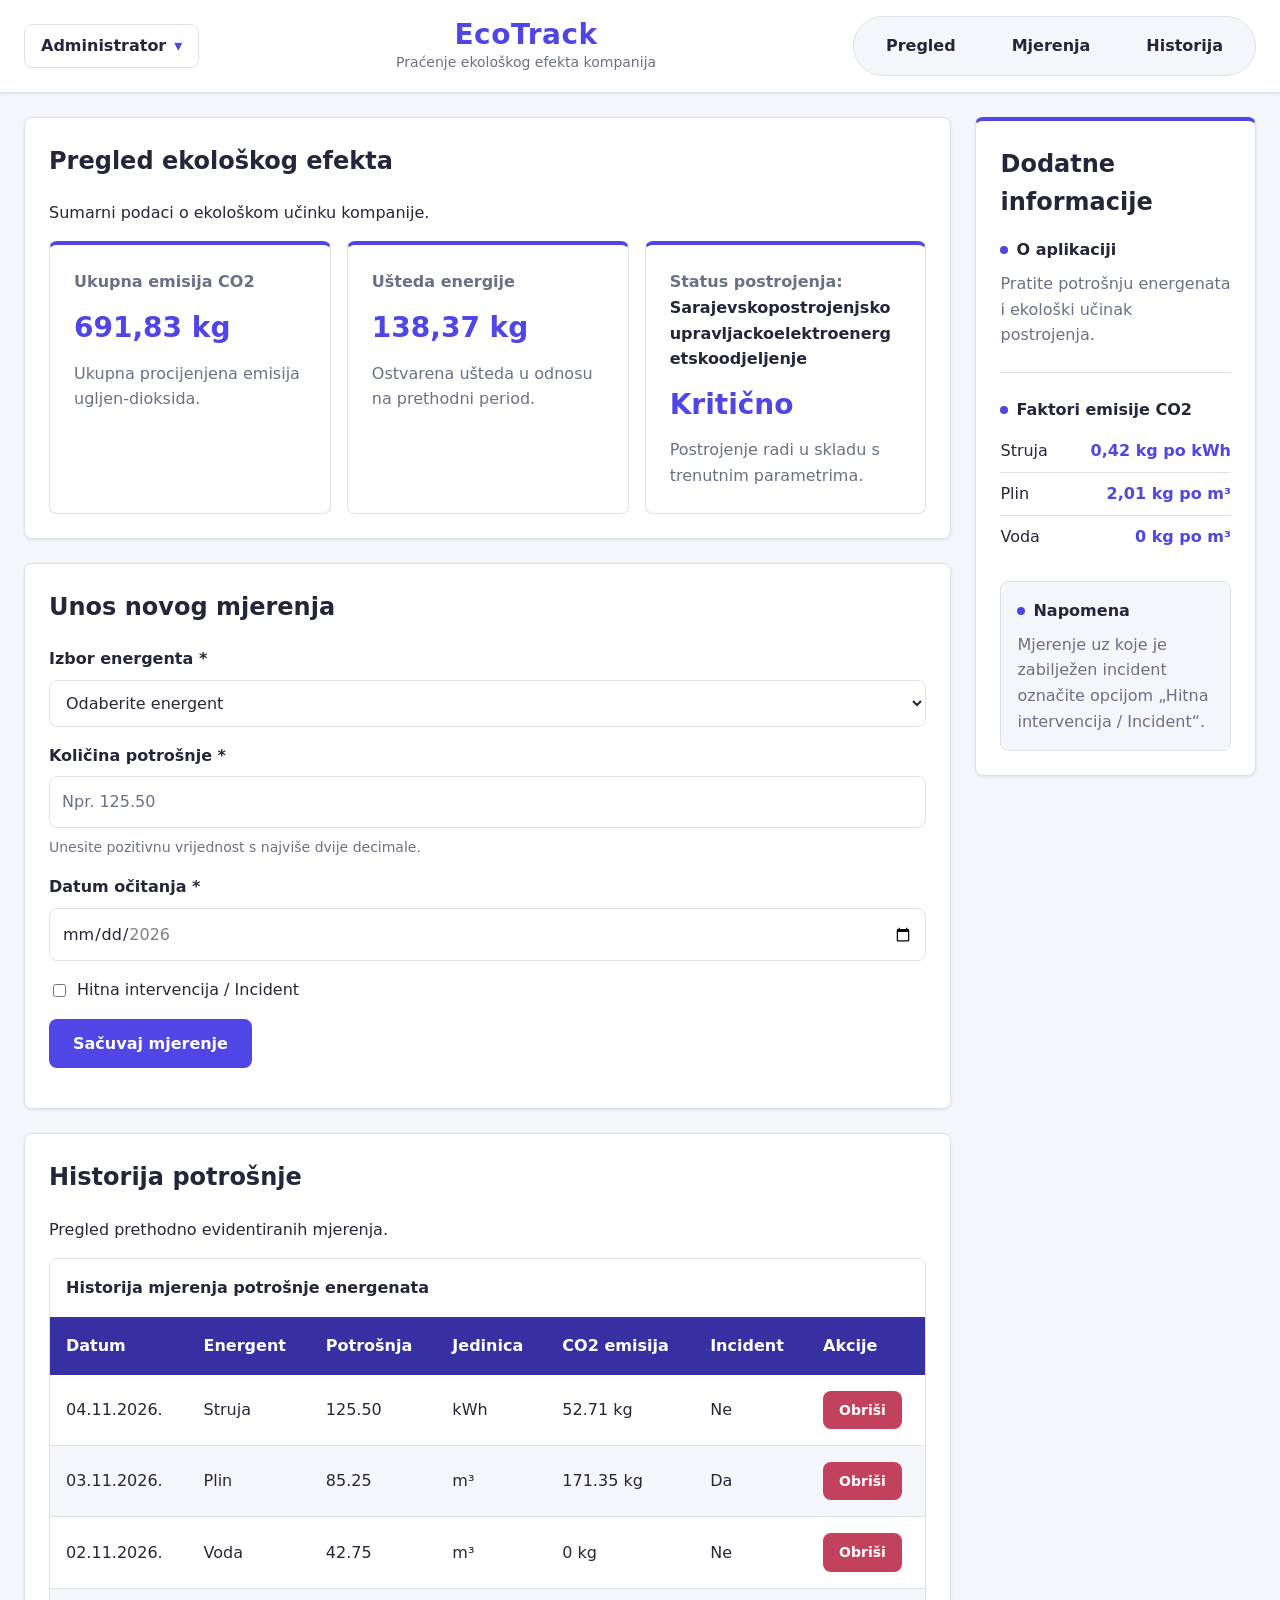
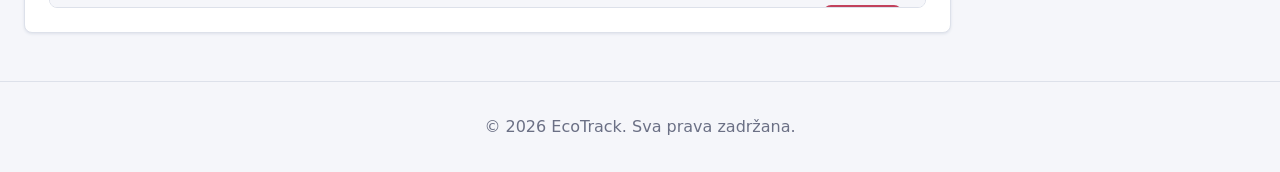
==== index.html @ 0e5f18fd "Urađen zadatak 4 - Spirala 2" ====
<!DOCTYPE html>
<html lang="bs">

<head>
    <meta charset="UTF-8">
    <meta name="viewport" content="width=device-width, initial-scale=1.0">
    <meta name="description" content="EcoTrack platforma za praćenje ekološkog efekta kompanija.">
    <title>EcoTrack - Ekološki monitoring</title>
    <link rel="stylesheet" href="css/style.css">
</head>

<body>
    <header class="app-header">
        <section class="brand">
            <h1>EcoTrack</h1>
            <p>Praćenje ekološkog efekta kompanija</p>
        </section>

        <nav aria-label="Glavna navigacija">
            <ul>
                <li><a href="#pregled">Pregled</a></li>
                <li><a href="#mjerenja">Mjerenja</a></li>
                <li><a href="#historija">Historija</a></li>
            </ul>
        </nav>

        <section class="user-profile">
            <details class="profile-menu">
                <summary>
                    <span class="profile-name">Administrator</span>
                    <span class="profile-icon" aria-hidden="true">▾</span>
                </summary>

                <section class="dropdown-content">
                    <h2>Profil korisnika</h2>
                    <p>administrator@ecotrack.ba</p>

                    <nav aria-label="Opcije profila">
                        <ul>
                            <li><a href="#profil">Moj profil</a></li>
                            <li><a href="#postavke">Postavke</a></li>
                            <li><a href="#odjava">Odjava</a></li>
                        </ul>
                    </nav>
                </section>
            </details>
        </section>
    </header>

    <main class="app-layout">
        <section class="workspace">
            <section id="pregled" class="overview">
                <h2>Pregled ekološkog efekta</h2>
                <p>Sumarni podaci o ekološkom učinku kompanije.</p>

                <section class="dashboard-cards" aria-label="Sumarni podaci">
                    <article class="dashboard-card">
                        <h3>Ukupna emisija CO2</h3>
                        <p class="card-value" data-testid="kartica-emisija">1.245,80 kg</p>
                        <p class="card-description">
                            Ukupna procijenjena emisija ugljen-dioksida.
                        </p>
                    </article>

                    <article class="dashboard-card">
                        <h3>Ušteda energije</h3>
                        <p class="card-value" data-testid="kartica-usteda">18,5%</p>
                        <p class="card-description">
                            Ostvarena ušteda u odnosu na prethodni period.
                        </p>
                    </article>

                    <article class="dashboard-card">
                        <h3>
                            Status postrojenja:
                            <span class="facility-name">
                                Sarajevskopostrojenjskoupravljackoelektroenergetskoodjeljenje
                            </span>
                        </h3>

                        <p class="card-value" data-testid="kartica-status">Aktivno</p>
                        <p class="card-description">
                            Postrojenje radi u skladu s trenutnim parametrima.
                        </p>
                    </article>
                </section>
            </section>

            <section id="mjerenja" class="measurement-section">
                <h2>Unos novog mjerenja</h2>

                <form id="forma-mjerenje" data-testid="forma" novalidate>
                    <section class="form-group">
                        <label for="energy-type">
                            Izbor energenta <span aria-hidden="true">*</span>
                        </label>

                        <select id="energy-type" name="energent" data-testid="energent" required>
                            <option value="" selected disabled>Odaberite energent</option>
                            <option value="struja">Struja</option>
                            <option value="plin">Plin</option>
                            <option value="voda">Voda</option>
                        </select>
                    </section>

                    <section class="form-group">
                        <label for="consumption">
                            Količina potrošnje <span aria-hidden="true">*</span>
                        </label>

                        <input type="number" id="consumption" name="kolicina" data-testid="kolicina"
                            min="0.01" step="0.01" placeholder="Npr. 125.50" required>

                        <p class="field-description">
                            Unesite pozitivnu vrijednost s najviše dvije decimale.
                        </p>
                    </section>

                    <section class="form-group">
                        <label for="reading-date">
                            Datum očitanja <span aria-hidden="true">*</span>
                        </label>

                        <input type="date" id="reading-date" name="datum" data-testid="datum" required>
                    </section>

                    <section class="form-group checkbox-group">
                        <input type="checkbox" id="incident" name="incident" data-testid="incident">

                        <label for="incident">
                            Hitna intervencija / Incident
                        </label>
                    </section>

                    <button type="submit" data-testid="submit">Sačuvaj mjerenje</button>
                </form>

                <div id="poruke" data-testid="poruke" role="status" aria-live="polite"></div>
            </section>

            <section id="historija" class="history-section">
                <h2>Historija potrošnje</h2>
                <p>Pregled prethodno evidentiranih mjerenja.</p>

                <section class="table-container" aria-label="Tabela historije mjerenja">
                    <table data-testid="tabela">
                        <caption>
                            Historija mjerenja potrošnje energenata
                        </caption>

                        <thead>
                            <tr>
                                <th scope="col" data-column="datum">Datum</th>
                                <th scope="col" data-column="energent">Energent</th>
                                <th scope="col" data-column="kolicina">Potrošnja</th>
                                <th scope="col" data-column="jedinica">Jedinica</th>
                                <th scope="col" data-column="emisija">CO2 emisija</th>
                                <th scope="col" data-column="incident">Incident</th>
                                <th scope="col" data-column="akcije">Akcije</th>
                            </tr>
                        </thead>

                        <tbody>
                            <tr>
                                <td data-column="datum">04.11.2026.</td>
                                <td data-column="energent">Struja</td>
                                <td data-column="kolicina">125.50</td>
                                <td data-column="jedinica">kWh</td>
                                <td data-column="emisija">52.71 kg</td>
                                <td data-column="incident">Ne</td>
                                <td data-column="akcije"></td>
                            </tr>

                            <tr>
                                <td data-column="datum">03.11.2026.</td>
                                <td data-column="energent">Plin</td>
                                <td data-column="kolicina">85.25</td>
                                <td data-column="jedinica">m³</td>
                                <td data-column="emisija">171.35 kg</td>
                                <td data-column="incident">Da</td>
                                <td data-column="akcije"></td>
                            </tr>

                            <tr>
                                <td data-column="datum">02.11.2026.</td>
                                <td data-column="energent">Voda</td>
                                <td data-column="kolicina">42.75</td>
                                <td data-column="jedinica">m³</td>
                                <td data-column="emisija">0 kg</td>
                                <td data-column="incident">Ne</td>
                                <td data-column="akcije"></td>
                            </tr>

                            <tr>
                                <td data-column="datum">01.11.2026.</td>
                                <td data-column="energent">Struja</td>
                                <td data-column="kolicina">210.00</td>
                                <td data-column="jedinica">kWh</td>
                                <td data-column="emisija">88.20 kg</td>
                                <td data-column="incident">Ne</td>
                                <td data-column="akcije"></td>
                            </tr>

                            <tr>
                                <td data-column="datum">31.10.2026.</td>
                                <td data-column="energent">Plin</td>
                                <td data-column="kolicina">96.40</td>
                                <td data-column="jedinica">m³</td>
                                <td data-column="emisija">193.76 kg</td>
                                <td data-column="incident">Ne</td>
                                <td data-column="akcije"></td>
                            </tr>

                            <tr>
                                <td data-column="datum">30.10.2026.</td>
                                <td data-column="energent">Struja</td>
                                <td data-column="kolicina">145.80</td>
                                <td data-column="jedinica">kWh</td>
                                <td data-column="emisija">61.24 kg</td>
                                <td data-column="incident">Da</td>
                                <td data-column="akcije"></td>
                            </tr>

                            <tr>
                                <td data-column="datum">29.10.2026.</td>
                                <td data-column="energent">Voda</td>
                                <td data-column="kolicina">38.20</td>
                                <td data-column="jedinica">m³</td>
                                <td data-column="emisija">0 kg</td>
                                <td data-column="incident">Ne</td>
                                <td data-column="akcije"></td>
                            </tr>

                            <tr>
                                <td data-column="datum">28.10.2026.</td>
                                <td data-column="energent">Struja</td>
                                <td data-column="kolicina">175.60</td>
                                <td data-column="jedinica">kWh</td>
                                <td data-column="emisija">73.75 kg</td>
                                <td data-column="incident">Ne</td>
                                <td data-column="akcije"></td>
                            </tr>
                        </tbody>
                    </table>
                </section>
            </section>
        </section>

        <aside class="sidebar">
            <h2>Dodatne informacije</h2>

            <section>
                <h3>O aplikaciji</h3>
                <p>Pratite potrošnju energenata i ekološki učinak postrojenja.</p>
            </section>

            <section>
                <h3>Faktori emisije CO2</h3>
                <dl class="emission-factors">
                    <dt>Struja</dt>
                    <dd>0,42 kg po kWh</dd>
                    <dt>Plin</dt>
                    <dd>2,01 kg po m³</dd>
                    <dt>Voda</dt>
                    <dd>0 kg po m³</dd>
                </dl>
            </section>

            <section>
                <h3>Napomena</h3>
                <p>Mjerenje uz koje je zabilježen incident označite opcijom „Hitna intervencija / Incident“.</p>
            </section>
        </aside>
    </main>

    <footer class="app-footer">
        <p>&copy; 2026 EcoTrack. Sva prava zadržana.</p>
    </footer>
    <script src="js/Evidencija.js"></script>
    <script src="js/app.js"></script>
</body>

</html>
---- css/style.css ----
:root {
    color-scheme: light;

    --color-primary: #4F46E5;
    --color-primary-hover: #4338CA;

    --color-background: #F5F6FA;
    --color-surface: #FFFFFF;

    --color-text: #25263A;
    --color-text-light: #6B7085;
    --color-border: #DDE1EA;

    --color-error: #C2415C;
    --color-success: #16856B;
    --color-error-background: #FFF1F2;

    --color-on-primary: #FFFFFF;

    --color-table-header: #3730A3;
    --color-row-hover: #EEF0FF;
    --color-table-text: #FFFFFF;

    --spacing-small: 0.5rem;
    --spacing-medium: 1rem;
    --spacing-large: 1.5rem;
    --control-padding: 0.75rem;

    --font-main: system-ui, -apple-system, "Segoe UI", Roboto, Arial, sans-serif;
    --font-size-small: 0.875rem;
    --font-size-base: 1rem;
    --font-size-large: 1.5rem;
    --font-size-xl: 1.75rem;
    --line-height-base: 1.6;

    --border-width: 1px;
    --border-radius: 8px;
    --card-accent-width: 4px;

    --shadow-card: 0 1px 3px var(--color-border);
    --shadow-raised: 0 8px 20px var(--color-border);
    --transition-fast: 0.2s ease;

    --sidebar-width: 280px;
    --dot-size: 0.5rem;
    --card-min-width: 250px;
    --table-min-width: 700px;
    --dropdown-width: 220px;
    --page-max-width: 1400px;
    --page-gutter: max(var(--spacing-large), calc((100% - var(--page-max-width)) / 2));

    --layer-workspace: 1;
    --layer-header: 2;

    --focus-outline-width: 3px;
    --focus-outline-offset: 2px;

    --brand-letter-spacing: 0.02em;
    --heading-line-height: 1.2;

    --card-hover-offset: -5px;
    --card-hover-shadow: 0 6px 8px var(--color-border);

    --radius-pill: 999px;
    --logo-size: 2.5rem;
    --logo-radius: 0 100%;
    --brand-weight: 800;

    --heading-letter-spacing: 0.06em;
}


@media (prefers-color-scheme: dark) {
    :root {
        color-scheme: dark;

        --color-primary: #A5B4FC;
        --color-primary-hover: #C7D2FE;

        --color-background: #141625;
        --color-surface: #202338;

        --color-text: #F1F2FA;
        --color-text-light: #B2B6CC;
        --color-border: #41465F;

        --color-error: #FDA4AF;
        --color-success: #6EE7B7;
        --color-error-background: #3B202B;

        --color-on-primary: #17182A;

        --color-table-header: #30345B;
        --color-row-hover: #2A304B;
        --color-table-text: #FFFFFF;
    }
}


* {
    box-sizing: border-box;
}

@media (prefers-reduced-motion: no-preference) {
    html {
        scroll-behavior: smooth;
    }
}

body {
    margin: 0;
    font-family: var(--font-main);
    background-color: var(--color-background);
    color: var(--color-text);
    line-height: var(--line-height-base);
    accent-color: var(--color-primary);
}

a {
    color: var(--color-primary);
    text-decoration: none;
}

a:hover {
    text-decoration: underline;
}

a:focus-visible,
button:focus-visible,
input:focus-visible,
select:focus-visible,
summary:focus-visible {
    outline: var(--focus-outline-width) solid var(--color-primary);
    outline-offset: var(--focus-outline-offset);
}


/* Zaglavlje */
.app-header {
    display: flex;
    align-items: center;
    justify-content: space-between;
    flex-wrap: wrap;
    gap: var(--spacing-medium) var(--spacing-large);
    padding: var(--spacing-medium) var(--page-gutter);
    background-color: var(--color-surface);
    border-bottom: var(--border-width) solid var(--color-border);
    box-shadow: var(--shadow-card);
    position: relative;
    z-index: var(--layer-header);
}

.brand {
    display: grid;
    grid-template-columns: 1fr;
    justify-items: center;
    text-align: center;
}

.brand h1 {
    margin: 0;
    font-size: var(--font-size-xl);
    font-weight: var(--brand-weight);
    letter-spacing: var(--brand-letter-spacing);
    line-height: var(--heading-line-height);
    color: var(--color-primary);
}

.brand p {
    margin: 0;
    color: var(--color-text-light);
    font-size: var(--font-size-small);
}

.app-header > nav ul {
    display: flex;
    flex-wrap: wrap;
    gap: var(--spacing-small);
    padding: var(--spacing-small);
    margin: 0;
    list-style: none;
    background-color: var(--color-background);
    border: var(--border-width) solid var(--color-border);
    border-radius: var(--radius-pill);
}

.app-header > nav a {
    display: block;
    padding: var(--spacing-small) var(--spacing-large);
    border-radius: var(--radius-pill);
    color: var(--color-text);
    font-weight: bold;
    transition: background-color var(--transition-fast),
                color var(--transition-fast),
                box-shadow var(--transition-fast);
}

.app-header > nav a:hover,
.app-header > nav a:focus-visible {
    background-color: var(--color-primary);
    color: var(--color-on-primary);
    box-shadow: var(--shadow-card);
    text-decoration: none;
}

.user-profile {
    order: -1;
    position: relative;
}

.user-profile h2 {
    margin: 0;
    font-size: var(--font-size-base);
}

.user-profile p {
    margin: 0;
    color: var(--color-text-light);
}

.app-layout {
    display: flex;
    align-items: flex-start;
    flex-wrap: wrap;
    gap: var(--spacing-large);
    padding: var(--spacing-large) var(--page-gutter);
    position: relative;
    z-index: var(--layer-workspace);
}

.sidebar {
    flex: 1 1 var(--sidebar-width);
    padding: var(--spacing-large);
    background-color: var(--color-surface);
    border: var(--border-width) solid var(--color-border);
    border-top: var(--card-accent-width) solid var(--color-primary);
    border-radius: var(--border-radius);
    box-shadow: var(--shadow-card);
}

.sidebar h2 {
    margin: 0 0 var(--spacing-medium);
    font-size: var(--font-size-large);
}

.sidebar section + section {
    margin-top: var(--spacing-large);
    padding-top: var(--spacing-large);
    border-top: var(--border-width) solid var(--color-border);
}

.sidebar h3 {
    display: flex;
    align-items: center;
    gap: var(--spacing-small);
    margin: 0 0 var(--spacing-small);
    font-size: var(--font-size-base);
    color: var(--color-text);
}

.sidebar h3::before {
    content: "";
    flex-shrink: 0;
    width: var(--dot-size);
    height: var(--dot-size);
    background-color: var(--color-primary);
    border-radius: var(--radius-pill);
}

.sidebar p {
    margin: 0;
    color: var(--color-text-light);
    font-size: var(--font-size-base);
}

.sidebar section:last-child {
    padding: var(--spacing-medium);
    background-color: var(--color-background);
    border: var(--border-width) solid var(--color-border);
    border-radius: var(--border-radius);
}

.emission-factors {
    display: grid;
    grid-template-columns: 1fr auto;
    margin: 0;
}

.emission-factors dt,
.emission-factors dd {
    padding: var(--spacing-small) 0;
    border-bottom: var(--border-width) solid var(--color-border);
}

.emission-factors dt {
    color: var(--color-text);
}

.emission-factors dd {
    margin: 0;
    text-align: right;
    font-weight: bold;
    color: var(--color-primary);
}

.emission-factors dt:last-of-type,
.emission-factors dd:last-of-type {
    border-bottom: none;
}

.workspace {
    flex: 999 1 400px;
    min-width: 0;
}

.overview,
.measurement-section,
.history-section {
    margin-bottom: var(--spacing-large);
    padding: var(--spacing-large);
    background-color: var(--color-surface);
    border: var(--border-width) solid var(--color-border);
    border-radius: var(--border-radius);
    box-shadow: var(--shadow-card);
}

.overview h2,
.measurement-section h2,
.history-section h2 {
    margin-top: 0;
    font-size: var(--font-size-large);
}

form {
    display: flex;
    flex-direction: column;
    gap: var(--spacing-medium);
}

.form-group {
    display: flex;
    flex-direction: column;
    gap: var(--spacing-small);
}

.form-group label {
    font-weight: bold;
}

input,
select {
    width: 100%;
    padding: var(--control-padding);
    font: inherit;
    color: var(--color-text);
    background-color: var(--color-surface);
    border: var(--border-width) solid var(--color-border);
    border-radius: var(--border-radius);
}

input::placeholder {
    color: var(--color-text-light);
}

.field-description {
    margin: 0;
    color: var(--color-text-light);
    font-size: var(--font-size-small);
}

.checkbox-group {
    flex-direction: row;
    align-items: center;
}

.checkbox-group input {
    width: auto;
}

.checkbox-group label {
    font-weight: normal;
}

button {
    align-self: flex-start;
    padding: var(--control-padding) var(--spacing-large);
    font: inherit;
    font-weight: bold;
    color: var(--color-on-primary);
    background-color: var(--color-primary);
    border: none;
    border-radius: var(--border-radius);
    cursor: pointer;
    transition: background-color var(--transition-fast), transform var(--transition-fast);
}

button:hover {
    background-color: var(--color-primary-hover);
}

button:active {
    transform: translateY(1px);
}

input:user-invalid,
select:user-invalid {
    border-color: var(--color-error);
    background-color: var(--color-error-background);
}

input:valid,
select:valid {
    border-color: var(--color-success);
}

.app-footer {
    padding: var(--spacing-medium) var(--page-gutter);
    text-align: center;
    color: var(--color-text-light);
    border-top: var(--border-width) solid var(--color-border);
}

.dashboard-cards {
    display: grid;
    grid-template-columns: repeat(auto-fit, minmax(min(100%, var(--card-min-width)), 1fr));
    gap: var(--spacing-medium);
}

.dashboard-card {
    min-width: 0;
    padding: var(--spacing-large);
    background-color: var(--color-surface);
    border: var(--border-width) solid var(--color-border);
    border-top: var(--card-accent-width) solid var(--color-primary);
    border-radius: var(--border-radius);
    transition: transform var(--transition-fast), filter var(--transition-fast);
}

.dashboard-card h3 {
    margin-top: 0;
    overflow-wrap: anywhere;
    font-size: var(--font-size-base);
    color: var(--color-text-light);
}

.facility-name {
    overflow-wrap: anywhere;
    word-break: normal;
    color: var(--color-text);
}

.card-value {
    margin: var(--spacing-medium) 0;
    color: var(--color-primary);
    font-size: var(--font-size-xl);
    font-weight: bold;
    line-height: var(--heading-line-height);
}

.card-description {
    margin-bottom: 0;
    color: var(--color-text-light);
}

.dashboard-card:hover {
    transform: translateY(var(--card-hover-offset));
    filter: drop-shadow(var(--card-hover-shadow));
}

@media (prefers-reduced-motion: reduce) {
    .dashboard-card,
    .app-header > nav a,
    button {
        transition: none;
    }

    .dashboard-card:hover {
        transform: none;
    }
}

.table-container {
    width: 100%;
    max-height: 350px;
    overflow: auto;
    border: var(--border-width) solid var(--color-border);
    border-radius: var(--border-radius);
}

table {
    width: 100%;
    min-width: var(--table-min-width);
    border-collapse: separate;
    border-spacing: 0;
}

caption {
    padding: var(--spacing-medium);
    font-weight: bold;
    text-align: left;
    background-color: var(--color-surface);
}

thead th {
    position: sticky;
    top: 0;
    z-index: 1;
    padding: var(--spacing-medium);
    text-align: left;
    background-color: var(--color-table-header);
    color: var(--color-table-text);
}

tbody td {
    padding: var(--spacing-medium);
    border-bottom: var(--border-width) solid var(--color-border);
}

tbody tr:nth-child(even) {
    background-color: var(--color-background);
}

tbody tr:hover {
    background-color: var(--color-row-hover);
}

@media (max-width: 767px) {
    .table-container {
        overflow-x: auto;
    }
}

.profile-menu {
    position: relative;
}

.profile-menu summary {
    display: flex;
    align-items: center;
    gap: var(--spacing-small);
    padding: var(--spacing-small) var(--spacing-medium);
    border: var(--border-width) solid var(--color-border);
    border-radius: var(--border-radius);
    cursor: pointer;
    list-style: none;
    font-weight: bold;
    transition: background-color var(--transition-fast);
}

.profile-menu summary::-webkit-details-marker {
    display: none;
}

.profile-menu summary:hover {
    background-color: var(--color-background);
}

.profile-icon {
    color: var(--color-primary);
}

.dropdown-content {
    position: absolute;
    top: calc(100% + var(--spacing-small));
    left: 0;
    width: var(--dropdown-width);
    padding: var(--spacing-medium);
    background-color: var(--color-surface);
    border: var(--border-width) solid var(--color-border);
    border-radius: var(--border-radius);
    box-shadow: var(--shadow-raised);
    text-align: left;
}

.dropdown-content h2 {
    margin-top: 0;
    font-size: var(--font-size-base);
}

.dropdown-content p {
    overflow-wrap: anywhere;
    color: var(--color-text-light);
    font-size: var(--font-size-small);
}

.dropdown-content nav ul {
    display: flex;
    flex-direction: column;
    gap: var(--spacing-small);
    padding: 0;
    margin: 0;
    list-style: none;
}

.dropdown-content a {
    display: block;
    padding: var(--spacing-small);
    border-radius: var(--border-radius);
}

.dropdown-content a:hover {
    background-color: var(--color-background);
}

.profile-menu:hover::details-content {
    content-visibility: visible;
}

.profile-menu:not([open]):not(:hover) .dropdown-content {
    display: none;
}

.dropdown-content::before {
    content: "";
    position: absolute;
    left: 0;
    right: 0;
    bottom: 100%;
    height: var(--spacing-small);
}

/* Poruke forme */
#poruke {
    margin-top: var(--spacing-medium);
    color: var(--color-text);
    white-space: pre-line;
}

/* Dugme za brisanje mjerenja */
.delete-button {
    padding: var(--spacing-small) var(--spacing-medium);
    font-size: var(--font-size-small);
    background-color: var(--color-error);
    color: #FFFFFF;
}

.delete-button:hover {
    filter: brightness(0.9);
}

/* Animacija novog mjerenja */
tbody tr.--new {
    animation: fade-in 0.5s ease;
}

@keyframes fade-in {
    from {
        opacity: 0;
    }

    to {
        opacity: 1;
    }
}

@media (prefers-reduced-motion: reduce) {
    tbody tr.--new {
        animation: none;
    }
}
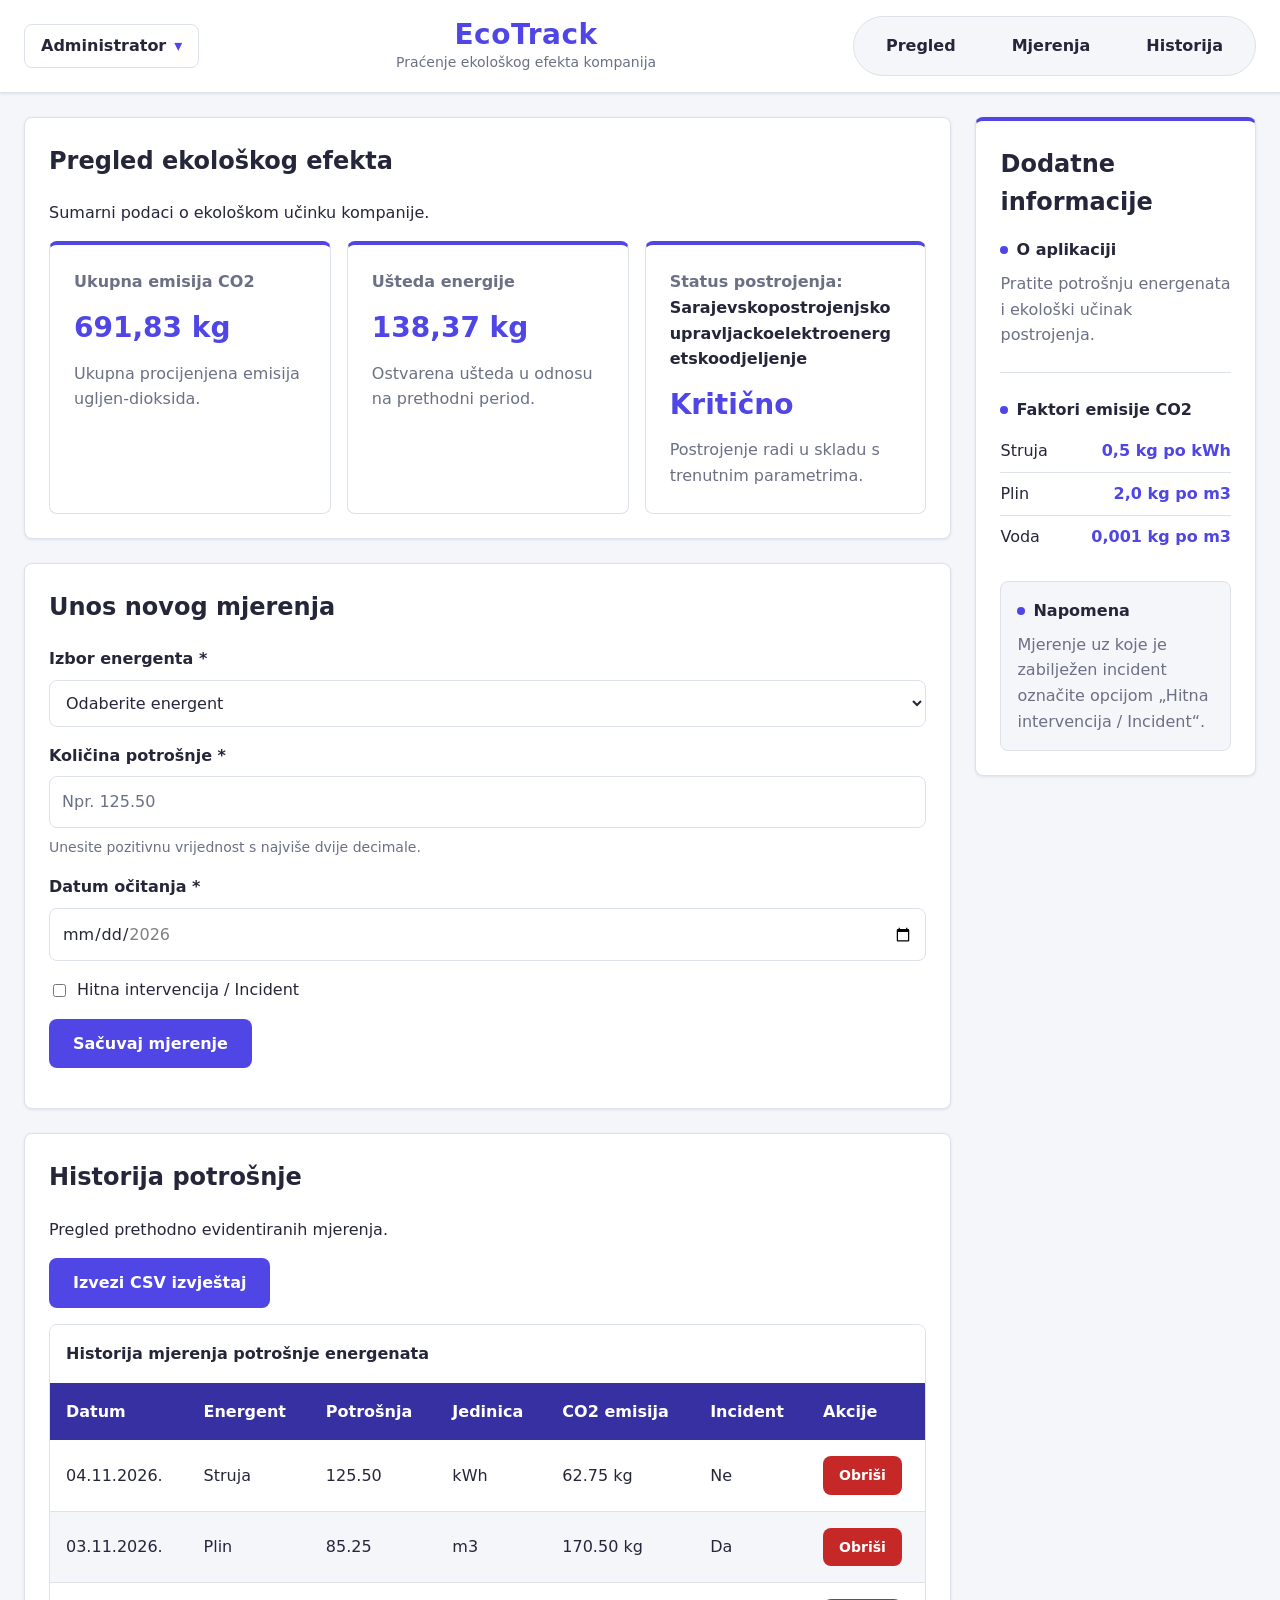
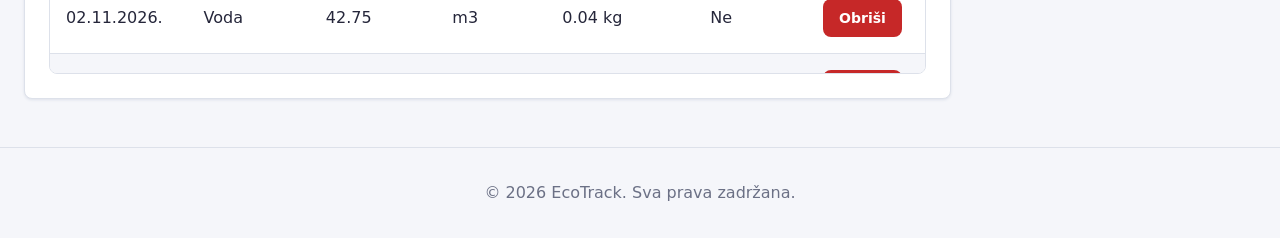
==== commit 7f5d098f: "ispravljena greška sa dugmetom "izbriši"" ====
--- a/index.html
+++ b/index.html
@@ -56,7 +56,7 @@
                 <section class="dashboard-cards" aria-label="Sumarni podaci">
                     <article class="dashboard-card">
                         <h3>Ukupna emisija CO2</h3>
-                        <p class="card-value" data-testid="kartica-emisija">1.245,80 kg</p>
+                        <p class="card-value" data-testid="kartica-emisija">691,83 kg</p>
                         <p class="card-description">
                             Ukupna procijenjena emisija ugljen-dioksida.
                         </p>
@@ -64,7 +64,7 @@
 
                     <article class="dashboard-card">
                         <h3>Ušteda energije</h3>
-                        <p class="card-value" data-testid="kartica-usteda">18,5%</p>
+                        <p class="card-value" data-testid="kartica-usteda">138,37 kg</p>
                         <p class="card-description">
                             Ostvarena ušteda u odnosu na prethodni period.
                         </p>
@@ -78,7 +78,7 @@
                             </span>
                         </h3>
 
-                        <p class="card-value" data-testid="kartica-status">Aktivno</p>
+                        <p class="card-value" data-testid="kartica-status">Kritično</p>
                         <p class="card-description">
                             Postrojenje radi u skladu s trenutnim parametrima.
                         </p>
@@ -89,7 +89,7 @@
             <section id="mjerenja" class="measurement-section">
                 <h2>Unos novog mjerenja</h2>
 
-                <form id="forma-mjerenje" data-testid="forma" novalidate>
+                <form id="forma-mjerenje" data-testid="forma">
                     <section class="form-group">
                         <label for="energy-type">
                             Izbor energenta <span aria-hidden="true">*</span>
@@ -141,6 +141,10 @@
             <section id="historija" class="history-section">
                 <h2>Historija potrošnje</h2>
                 <p>Pregled prethodno evidentiranih mjerenja.</p>
+
+                <p>
+                    <button type="button" id="izvezi-csv">Izvezi CSV izvještaj</button>
+                </p>
 
                 <section class="table-container" aria-label="Tabela historije mjerenja">
                     <table data-testid="tabela">
@@ -166,7 +170,7 @@
                                 <td data-column="energent">Struja</td>
                                 <td data-column="kolicina">125.50</td>
                                 <td data-column="jedinica">kWh</td>
-                                <td data-column="emisija">52.71 kg</td>
+                                <td data-column="emisija">62.75 kg</td>
                                 <td data-column="incident">Ne</td>
                                 <td data-column="akcije"></td>
                             </tr>
@@ -175,8 +179,8 @@
                                 <td data-column="datum">03.11.2026.</td>
                                 <td data-column="energent">Plin</td>
                                 <td data-column="kolicina">85.25</td>
-                                <td data-column="jedinica">m³</td>
-                                <td data-column="emisija">171.35 kg</td>
+                                <td data-column="jedinica">m3</td>
+                                <td data-column="emisija">170.50 kg</td>
                                 <td data-column="incident">Da</td>
                                 <td data-column="akcije"></td>
                             </tr>
@@ -185,8 +189,8 @@
                                 <td data-column="datum">02.11.2026.</td>
                                 <td data-column="energent">Voda</td>
                                 <td data-column="kolicina">42.75</td>
-                                <td data-column="jedinica">m³</td>
-                                <td data-column="emisija">0 kg</td>
+                                <td data-column="jedinica">m3</td>
+                                <td data-column="emisija">0.04 kg</td>
                                 <td data-column="incident">Ne</td>
                                 <td data-column="akcije"></td>
                             </tr>
@@ -196,7 +200,7 @@
                                 <td data-column="energent">Struja</td>
                                 <td data-column="kolicina">210.00</td>
                                 <td data-column="jedinica">kWh</td>
-                                <td data-column="emisija">88.20 kg</td>
+                                <td data-column="emisija">105.00 kg</td>
                                 <td data-column="incident">Ne</td>
                                 <td data-column="akcije"></td>
                             </tr>
@@ -205,8 +209,8 @@
                                 <td data-column="datum">31.10.2026.</td>
                                 <td data-column="energent">Plin</td>
                                 <td data-column="kolicina">96.40</td>
-                                <td data-column="jedinica">m³</td>
-                                <td data-column="emisija">193.76 kg</td>
+                                <td data-column="jedinica">m3</td>
+                                <td data-column="emisija">192.80 kg</td>
                                 <td data-column="incident">Ne</td>
                                 <td data-column="akcije"></td>
                             </tr>
@@ -216,7 +220,7 @@
                                 <td data-column="energent">Struja</td>
                                 <td data-column="kolicina">145.80</td>
                                 <td data-column="jedinica">kWh</td>
-                                <td data-column="emisija">61.24 kg</td>
+                                <td data-column="emisija">72.90 kg</td>
                                 <td data-column="incident">Da</td>
                                 <td data-column="akcije"></td>
                             </tr>
@@ -225,8 +229,8 @@
                                 <td data-column="datum">29.10.2026.</td>
                                 <td data-column="energent">Voda</td>
                                 <td data-column="kolicina">38.20</td>
-                                <td data-column="jedinica">m³</td>
-                                <td data-column="emisija">0 kg</td>
+                                <td data-column="jedinica">m3</td>
+                                <td data-column="emisija">0.04 kg</td>
                                 <td data-column="incident">Ne</td>
                                 <td data-column="akcije"></td>
                             </tr>
@@ -236,7 +240,7 @@
                                 <td data-column="energent">Struja</td>
                                 <td data-column="kolicina">175.60</td>
                                 <td data-column="jedinica">kWh</td>
-                                <td data-column="emisija">73.75 kg</td>
+                                <td data-column="emisija">87.80 kg</td>
                                 <td data-column="incident">Ne</td>
                                 <td data-column="akcije"></td>
                             </tr>
@@ -258,11 +262,11 @@
                 <h3>Faktori emisije CO2</h3>
                 <dl class="emission-factors">
                     <dt>Struja</dt>
-                    <dd>0,42 kg po kWh</dd>
+                    <dd>0,5 kg po kWh</dd>
                     <dt>Plin</dt>
-                    <dd>2,01 kg po m³</dd>
+                    <dd>2,0 kg po m3</dd>
                     <dt>Voda</dt>
-                    <dd>0 kg po m³</dd>
+                    <dd>0,001 kg po m3</dd>
                 </dl>
             </section>
 
--- a/css/style.css
+++ b/css/style.css
@@ -16,6 +16,8 @@
     --color-error-background: #FFF1F2;
 
     --color-on-primary: #FFFFFF;
+    --color-danger: #C62828;
+    --color-on-danger: #FFFFFF;
 
     --color-table-header: #3730A3;
     --color-row-hover: #EEF0FF;
@@ -89,6 +91,8 @@
         --color-error-background: #3B202B;
 
         --color-on-primary: #17182A;
+        --color-danger: #F87171;
+        --color-on-danger: #17182A; 
 
         --color-table-header: #30345B;
         --color-row-hover: #2A304B;
@@ -630,16 +634,17 @@
 .delete-button {
     padding: var(--spacing-small) var(--spacing-medium);
     font-size: var(--font-size-small);
-    background-color: var(--color-error);
-    color: #FFFFFF;
+    background-color: var(--color-danger);
+    color: var(--color-on-danger);
 }
 
 .delete-button:hover {
+    background-color: var(--color-danger);
     filter: brightness(0.9);
 }
 
 /* Animacija novog mjerenja */
-tbody tr.--new {
+tbody tr[class~="--new"] {
     animation: fade-in 0.5s ease;
 }
 
@@ -654,7 +659,7 @@
 }
 
 @media (prefers-reduced-motion: reduce) {
-    tbody tr.--new {
+    tbody tr[class~="--new"] {
         animation: none;
     }
 }
